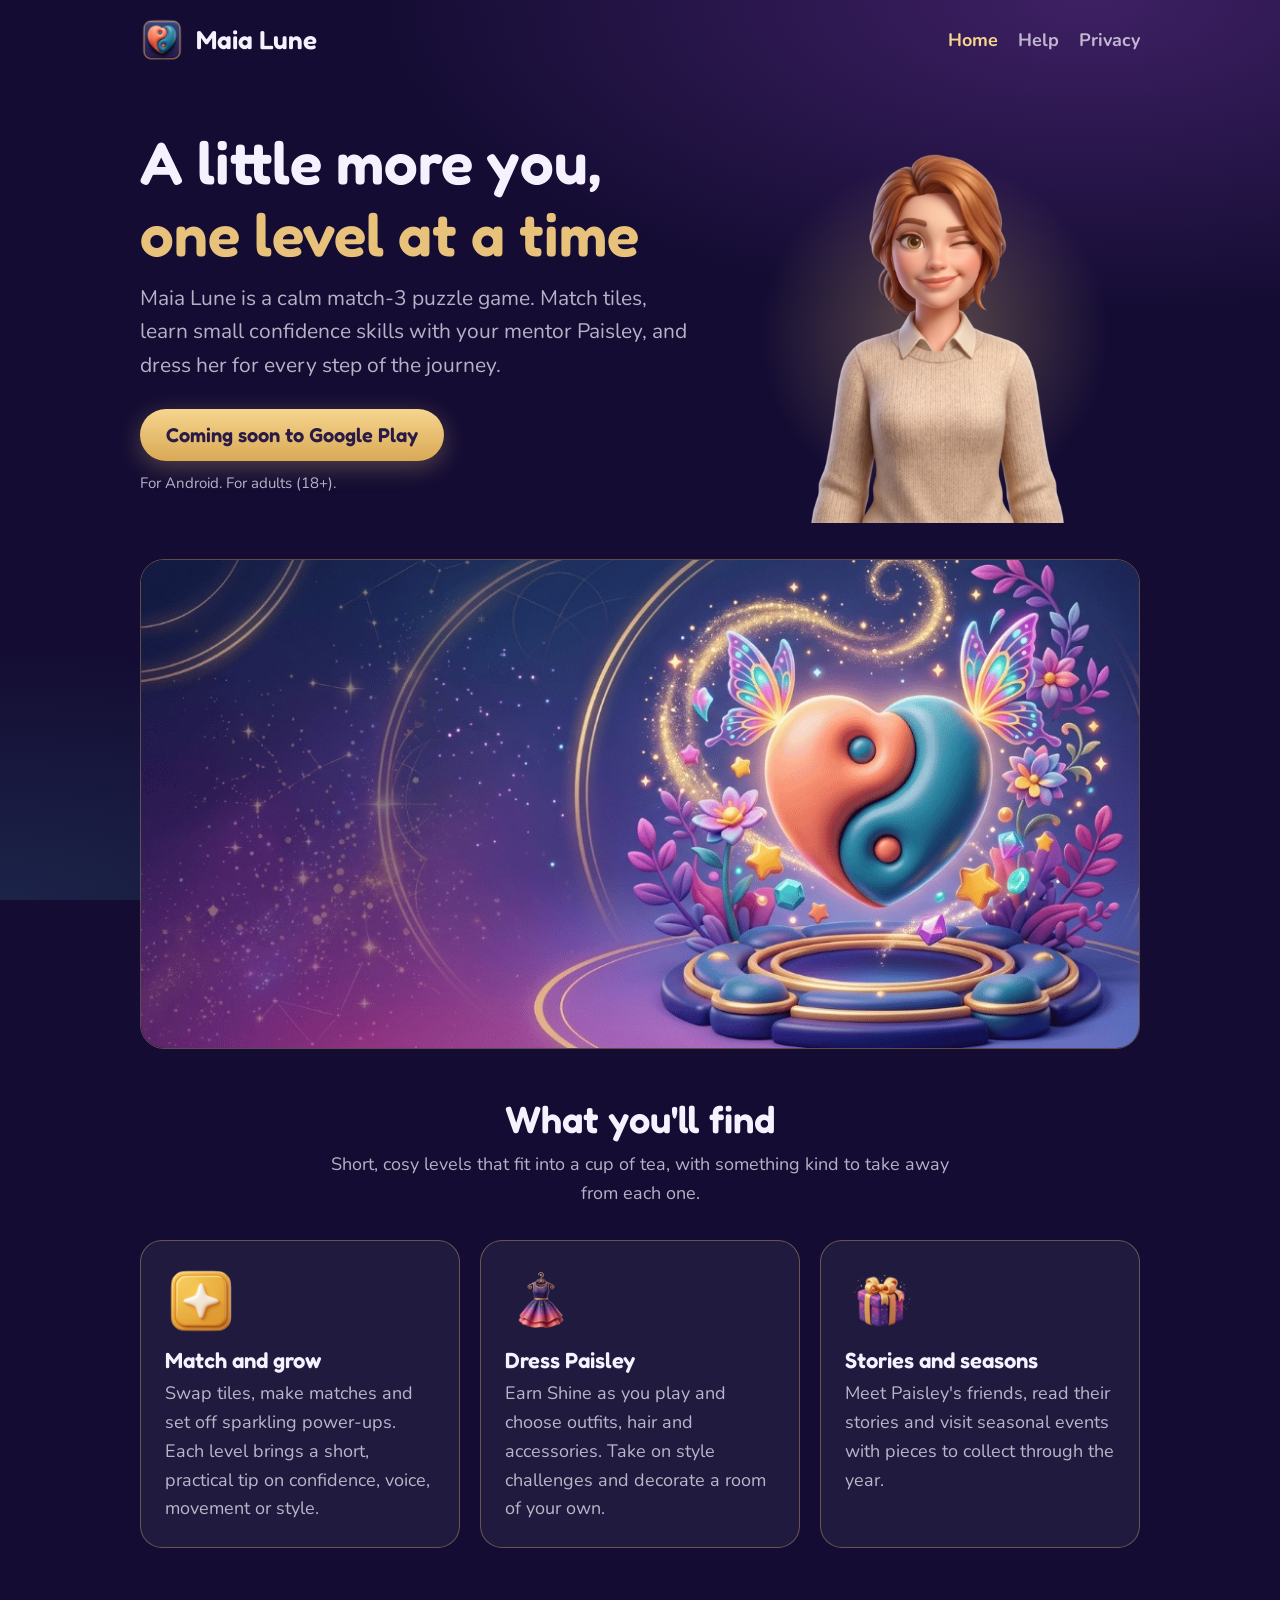
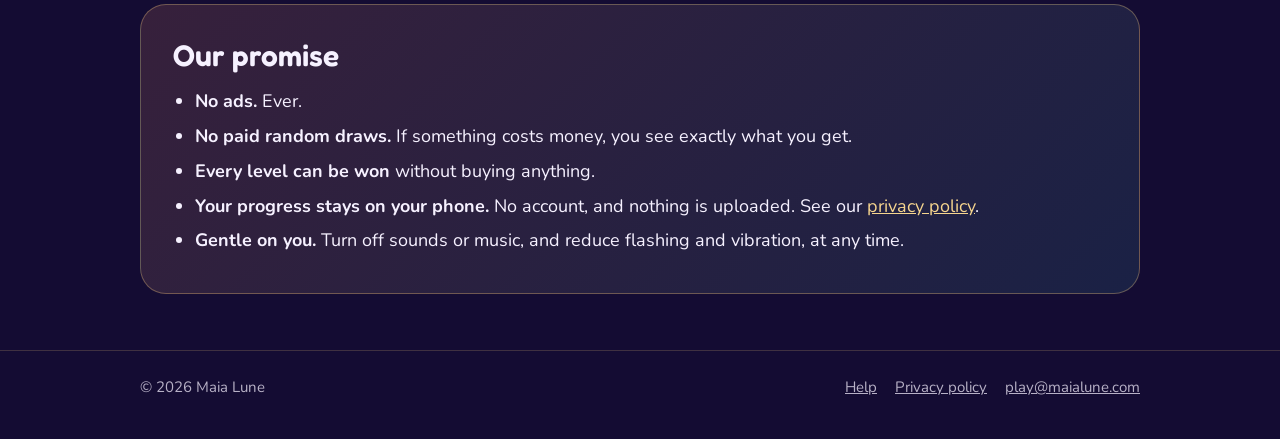
==== index.html @ 517a8443 "First version of maialune.com: home, privacy policy and help Co-Authored-By: Claude Opus 5.5 <norepl" ====
<!doctype html>
<html lang="en">
<head>
  <meta charset="utf-8">
  <meta name="viewport" content="width=device-width, initial-scale=1">
  <title>Maia Lune: a gentle puzzle game about confidence and style</title>
  <meta name="description" content="Maia Lune is a calm match-3 puzzle game for Android. Match tiles, learn small confidence skills with your mentor Paisley, and dress her for every step of the journey. No ads, and your progress stays on your phone.">
  <meta name="theme-color" content="#140c33">
  <link rel="icon" type="image/png" href="images/favicon.png">
  <link rel="apple-touch-icon" href="images/apple-touch-icon.png">
  <meta property="og:title" content="Maia Lune">
  <meta property="og:description" content="A gentle match-3 puzzle game about confidence, style and showing up for yourself.">
  <meta property="og:image" content="https://maialune.com/images/hero.jpg">
  <meta property="og:url" content="https://maialune.com/">
  <meta property="og:type" content="website">
  <meta name="twitter:card" content="summary_large_image">
  <link rel="stylesheet" href="style.css">
</head>
<body>
  <header class="site-header">
    <div class="wrap">
      <a class="brand" href="./"><img src="images/icon-192.png" alt="" width="44" height="44">Maia Lune</a>
      <nav class="nav">
        <a href="./" aria-current="page">Home</a>
        <a href="support.html">Help</a>
        <a href="privacy.html">Privacy</a>
      </nav>
    </div>
  </header>

  <main class="wrap">
    <section class="hero">
      <div>
        <h1>A little more you, <span class="moon">one level at a time</span></h1>
        <p class="lead">Maia Lune is a calm match-3 puzzle game. Match tiles, learn small confidence skills with your mentor Paisley, and dress her for every step of the journey.</p>
        <!-- Swap this for the Google Play link when the store page is live -->
        <span class="button soon" aria-disabled="true">Coming soon to Google Play</span>
        <p class="small-note">For Android. For adults (18+).</p>
      </div>
      <div class="hero-art">
        <img src="images/paisley.png" alt="Paisley, your mentor in Maia Lune, smiling and winking" width="560" height="560">
      </div>
    </section>

    <div class="banner">
      <img src="images/hero.jpg" alt="The Maia Lune heart glowing among flowers, butterflies and stars" width="1024" height="500">
    </div>

    <h2 class="section-title">What you'll find</h2>
    <p class="section-lead">Short, cosy levels that fit into a cup of tea, with something kind to take away from each one.</p>

    <section class="cards">
      <div class="card">
        <img src="images/tile-confidence.png" alt="" width="72" height="72">
        <h3>Match and grow</h3>
        <p>Swap tiles, make matches and set off sparkling power-ups. Each level brings a short, practical tip on confidence, voice, movement or style.</p>
      </div>
      <div class="card">
        <img src="images/tab-dresses.png" alt="" width="72" height="72">
        <h3>Dress Paisley</h3>
        <p>Earn Shine as you play and choose outfits, hair and accessories. Take on style challenges and decorate a room of your own.</p>
      </div>
      <div class="card">
        <img src="images/gift.png" alt="" width="72" height="72">
        <h3>Stories and seasons</h3>
        <p>Meet Paisley's friends, read their stories and visit seasonal events with pieces to collect through the year.</p>
      </div>
    </section>

    <section class="promise">
      <h2>Our promise</h2>
      <ul>
        <li><strong>No ads.</strong> Ever.</li>
        <li><strong>No paid random draws.</strong> If something costs money, you see exactly what you get.</li>
        <li><strong>Every level can be won</strong> without buying anything.</li>
        <li><strong>Your progress stays on your phone.</strong> No account, and nothing is uploaded. See our <a href="privacy.html">privacy policy</a>.</li>
        <li><strong>Gentle on you.</strong> Turn off sounds or music, and reduce flashing and vibration, at any time.</li>
      </ul>
    </section>
  </main>

  <footer class="site-footer">
    <div class="wrap">
      <span>© 2026 Maia Lune</span>
      <nav>
        <a href="support.html">Help</a>
        <a href="privacy.html">Privacy policy</a>
        <a href="mailto:play@maialune.com">play@maialune.com</a>
      </nav>
    </div>
  </footer>
</body>
</html>
---- style.css ----
/* Maia Lune website: one stylesheet for every page. Colours come from the app. */

@font-face {
  font-family: "Fredoka";
  src: url("fonts/Fredoka-Variable.ttf") format("truetype");
  font-weight: 300 700;
  font-display: swap;
}
@font-face {
  font-family: "Nunito";
  src: url("fonts/Nunito-Variable.ttf") format("truetype");
  font-weight: 200 1000;
  font-display: swap;
}

:root {
  --night: #140c33;
  --night-2: #22164f;
  --card: rgba(255, 255, 255, 0.06);
  --card-line: rgba(232, 194, 122, 0.35);
  --gold: #e8c27a;
  --gold-bright: #f6d58e;
  --coral: #f08a6c;
  --teal: #3f8fa8;
  --text: #f6f1ff;
  --text-dim: rgba(246, 241, 255, 0.72);
  --max: 1040px;
}

* { box-sizing: border-box; }

html { -webkit-text-size-adjust: 100%; }

body {
  margin: 0;
  background: var(--night);
  background-image:
    radial-gradient(ellipse 80% 50% at 85% 0%, rgba(140, 70, 190, 0.35), transparent 70%),
    radial-gradient(ellipse 70% 40% at 0% 100%, rgba(63, 143, 168, 0.18), transparent 70%);
  background-attachment: fixed;
  color: var(--text);
  font-family: "Nunito", system-ui, -apple-system, "Segoe UI", sans-serif;
  font-size: 18px;
  line-height: 1.6;
}

h1, h2, h3, .brand, .button {
  font-family: "Fredoka", "Nunito", system-ui, sans-serif;
  font-weight: 600;
  line-height: 1.2;
}

a { color: var(--gold-bright); }
a:hover { color: #fff; }

img { max-width: 100%; height: auto; display: block; }

.wrap {
  max-width: var(--max);
  margin: 0 auto;
  padding: 0 20px;
}

/* ---- Header ---- */
.site-header {
  padding: 18px 0;
}
.site-header .wrap {
  display: flex;
  align-items: center;
  justify-content: space-between;
  gap: 16px;
  flex-wrap: wrap;
}
.brand {
  display: flex;
  align-items: center;
  gap: 12px;
  color: var(--text);
  text-decoration: none;
  font-size: 26px;
}
.brand img { width: 44px; height: 44px; }
.nav { display: flex; gap: 20px; flex-wrap: wrap; }
.nav a {
  color: var(--text-dim);
  text-decoration: none;
  font-weight: 700;
}
.nav a:hover, .nav a[aria-current="page"] { color: var(--gold-bright); }

/* ---- Home: hero ---- */
.hero {
  display: grid;
  grid-template-columns: 1.15fr 0.85fr;
  align-items: center;
  gap: 32px;
  padding: 32px 0 24px;
}
.hero h1 {
  font-size: clamp(38px, 6vw, 60px);
  margin: 0 0 12px;
}
.hero h1 .moon { color: var(--gold); }
.hero .lead {
  font-size: 21px;
  color: var(--text-dim);
  margin: 0 0 26px;
}
.hero-art {
  position: relative;
}
.hero-art::before {
  content: "";
  position: absolute;
  inset: 8% 4% 0;
  border-radius: 50%;
  background: radial-gradient(circle, rgba(232, 194, 122, 0.35), transparent 65%);
}
.hero-art img { position: relative; margin: 0 auto; max-height: 520px; width: auto; }

.button {
  display: inline-flex;
  align-items: center;
  gap: 10px;
  padding: 14px 26px;
  border-radius: 999px;
  background: linear-gradient(180deg, var(--gold-bright), #d9a956);
  color: #2a1a46;
  font-size: 20px;
  text-decoration: none;
  box-shadow: 0 6px 24px rgba(232, 194, 122, 0.3);
}
.button:hover { color: #2a1a46; filter: brightness(1.06); }
.button.soon { cursor: default; }
.small-note { color: var(--text-dim); font-size: 15px; margin-top: 10px; }

.banner {
  border-radius: 24px;
  overflow: hidden;
  border: 1px solid var(--card-line);
  margin: 12px 0 48px;
}

/* ---- Cards ---- */
.section-title {
  text-align: center;
  font-size: clamp(28px, 4vw, 38px);
  margin: 0 0 8px;
}
.section-lead {
  text-align: center;
  color: var(--text-dim);
  max-width: 640px;
  margin: 0 auto 32px;
}
.cards {
  display: grid;
  grid-template-columns: repeat(3, 1fr);
  gap: 20px;
  margin-bottom: 56px;
}
.card {
  background: var(--card);
  border: 1px solid var(--card-line);
  border-radius: 22px;
  padding: 24px;
}
.card img { width: 72px; height: 72px; margin-bottom: 10px; }
.card h3 { font-size: 22px; margin: 0 0 6px; }
.card p { margin: 0; color: var(--text-dim); }

.promise {
  background: linear-gradient(135deg, rgba(240, 138, 108, 0.16), rgba(63, 143, 168, 0.16));
  border: 1px solid var(--card-line);
  border-radius: 26px;
  padding: 32px;
  margin-bottom: 56px;
}
.promise h2 { margin: 0 0 14px; font-size: 30px; }
.promise ul { margin: 0; padding-left: 22px; }
.promise li { margin: 6px 0; }

/* ---- Text pages (privacy, support) ---- */
.page {
  max-width: 760px;
  margin: 0 auto;
  padding: 24px 20px 56px;
}
.page h1 { font-size: clamp(34px, 5vw, 46px); margin: 8px 0 6px; }
.page h2 { font-size: 26px; margin: 36px 0 8px; color: var(--gold-bright); }
.page h3 { font-size: 20px; margin: 24px 0 4px; }
.page .updated { color: var(--text-dim); margin: 0 0 24px; }
.page .summary {
  background: var(--card);
  border: 1px solid var(--card-line);
  border-radius: 20px;
  padding: 20px 24px;
}
.page .summary ul { margin: 8px 0 0; padding-left: 22px; }

.helper {
  display: flex;
  align-items: center;
  gap: 18px;
  background: var(--card);
  border: 1px solid var(--card-line);
  border-radius: 22px;
  padding: 16px 20px;
  margin: 8px 0 12px;
}
.helper img { width: 96px; height: 96px; border-radius: 50%; object-fit: cover; object-position: 50% 15%; background: var(--night-2); flex: none; }
.helper p { margin: 0; }

details {
  background: var(--card);
  border: 1px solid var(--card-line);
  border-radius: 16px;
  padding: 14px 20px;
  margin: 10px 0;
}
summary {
  cursor: pointer;
  font-weight: 800;
}
details[open] summary { margin-bottom: 8px; }

.contact {
  font-size: 22px;
  font-weight: 800;
}

/* ---- Footer ---- */
.site-footer {
  border-top: 1px solid rgba(232, 194, 122, 0.2);
  padding: 24px 0 40px;
  color: var(--text-dim);
  font-size: 15px;
}
.site-footer .wrap {
  display: flex;
  justify-content: space-between;
  gap: 16px;
  flex-wrap: wrap;
}
.site-footer a { color: var(--text-dim); }
.site-footer a:hover { color: var(--gold-bright); }
.site-footer nav { display: flex; gap: 18px; flex-wrap: wrap; }

/* ---- Phones ---- */
@media (max-width: 760px) {
  body { font-size: 17px; }
  .hero { grid-template-columns: 1fr; text-align: center; padding-top: 8px; }
  .hero-art { order: -1; }
  .hero-art img { max-height: 320px; }
  .cards { grid-template-columns: 1fr; }
  .promise { padding: 24px; }
  .wrap { padding: 0 16px; }
  .page { padding: 16px 16px 48px; }
}
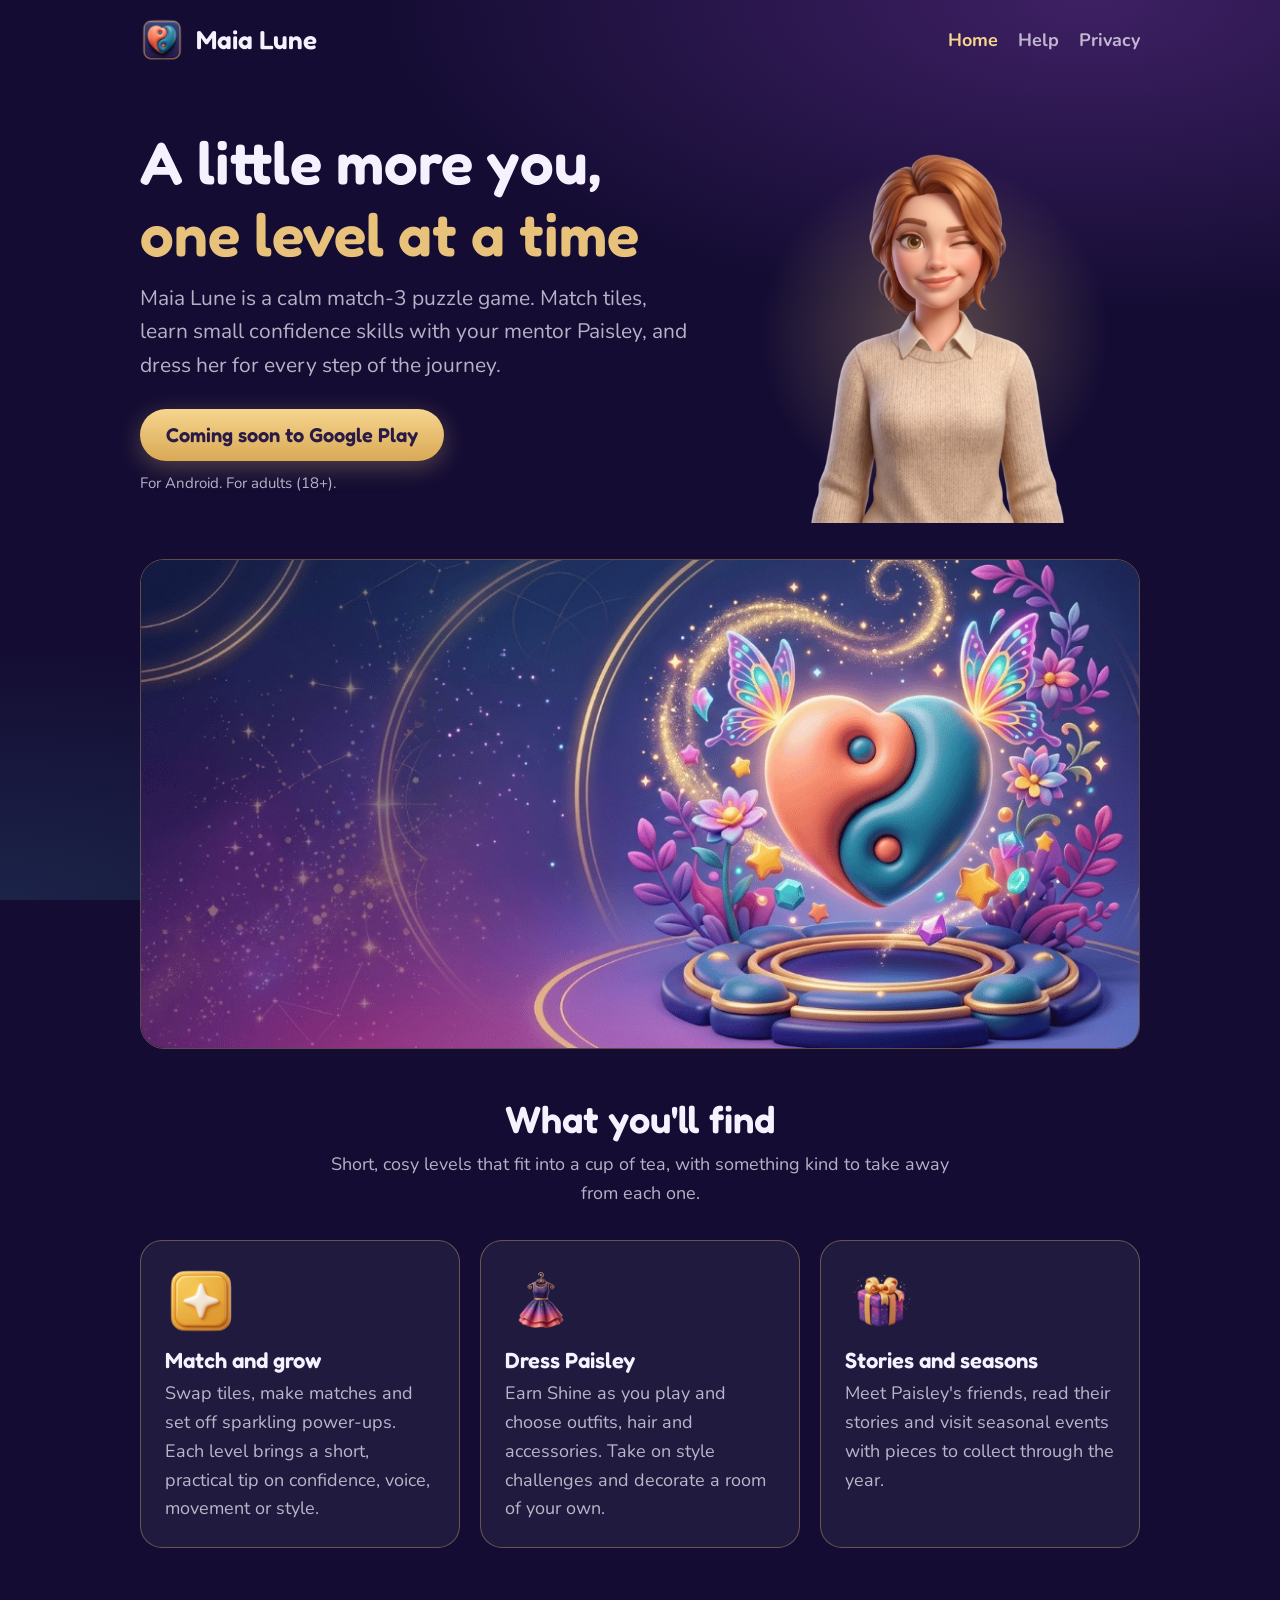
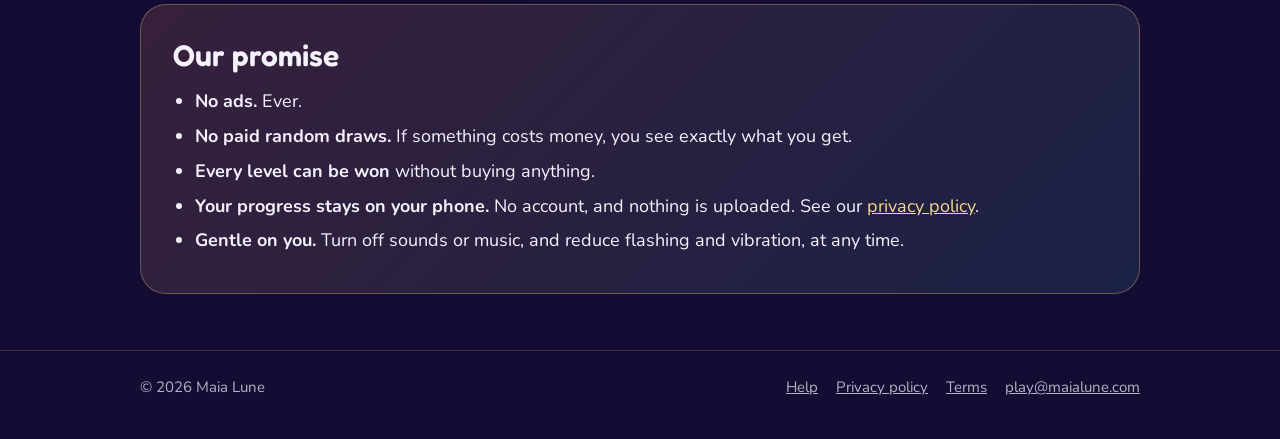
==== commit ba979d76: "Terms of service page, linked from every footer Co-Authored-By: Claude Opus 5.5 <noreply@anthropic.c" ====
--- a/index.html
+++ b/index.html
@@ -85,6 +85,7 @@
       <nav>
         <a href="support.html">Help</a>
         <a href="privacy.html">Privacy policy</a>
+        <a href="terms.html">Terms</a>
         <a href="mailto:play@maialune.com">play@maialune.com</a>
       </nav>
     </div>
